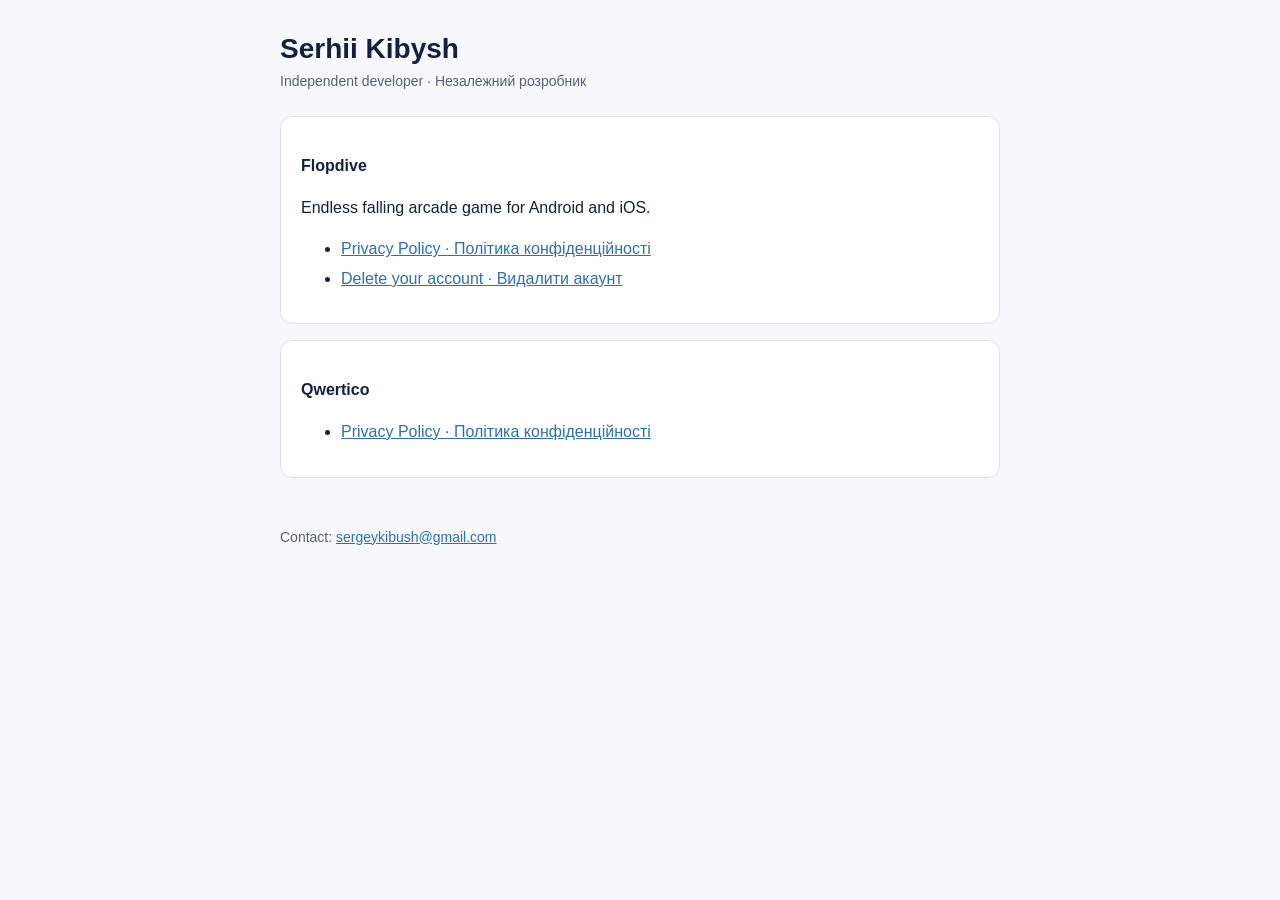
==== index.html @ 68af7b1c "Universal privacy/deletion pages for Flopdive and Qwertico - index.html: landing linking to each app" ====
<!doctype html><html lang="en"><head><meta charset="utf-8"><meta name="viewport" content="width=device-width,initial-scale=1">
<title>Serhii Kibysh — apps</title><link rel="stylesheet" href="/style.css"></head><body><main>
<h1>Serhii Kibysh</h1><p class="meta">Independent developer · Незалежний розробник</p>
<div class="card"><h3>Flopdive</h3><p>Endless falling arcade game for Android and iOS.</p>
<ul><li><a href="/flopdive/privacy/">Privacy Policy · Політика конфіденційності</a></li>
<li><a href="/flopdive/delete-account/">Delete your account · Видалити акаунт</a></li></ul></div>
<div class="card"><h3>Qwertico</h3><ul><li><a href="/qwertico/privacy/">Privacy Policy · Політика конфіденційності</a></li></ul></div>
<footer>Contact: <a href="mailto:sergeykibush@gmail.com">sergeykibush@gmail.com</a></footer>
</main></body></html>
---- style.css ----
:root{--bg:#F6F8FC;--ink:#14203D;--muted:#55607A;--line:#D9E0EC;--accent:#2F6FB0;--card:#FFFFFF;color-scheme:light}
@media (prefers-color-scheme:dark){:root{--bg:#10162A;--ink:#E8EEFB;--muted:#9BA7C2;--line:#27314F;--accent:#7DB8F2;--card:#171F38;color-scheme:dark}}
*{box-sizing:border-box}
body{margin:0;background:var(--bg);color:var(--ink);font:16px/1.6 -apple-system,BlinkMacSystemFont,"Segoe UI",Roboto,"Noto Sans",sans-serif;padding:32px 16px 64px}
main{max-width:720px;margin:0 auto}
h1{font-size:28px;line-height:1.2;margin:0 0 4px}
h2{font-size:20px;margin:32px 0 8px}
h3{font-size:16px;margin:20px 0 4px}
p,li{max-width:66ch}
a{color:var(--accent)}
.meta{color:var(--muted);font-size:14px;margin:0 0 24px}
.lang{display:flex;gap:8px;margin:0 0 24px}
.lang a{padding:4px 12px;border:1px solid var(--line);border-radius:99px;text-decoration:none;font-size:14px}
.card{background:var(--card);border:1px solid var(--line);border-radius:12px;padding:16px 20px;margin:16px 0}
section+section{border-top:1px solid var(--line);margin-top:40px;padding-top:8px}
ol li,ul li{margin:4px 0}
code{font-size:14px}
footer{margin-top:48px;color:var(--muted);font-size:14px}
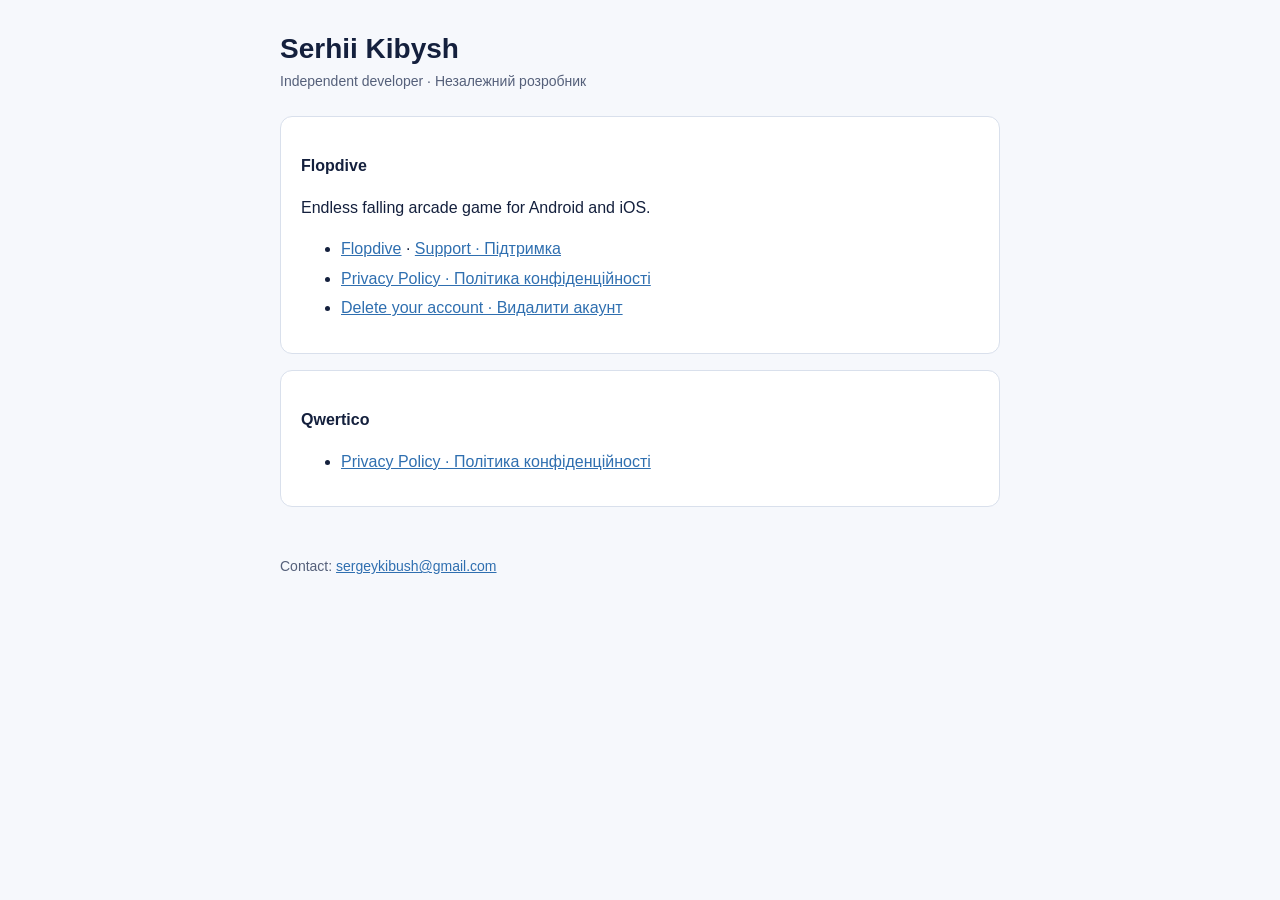
==== commit 6b4a9c10: "Add Flopdive landing and Support pages; update privacy policy for IAP and ATT Co-Authored-By: Claude" ====
--- a/index.html
+++ b/index.html
@@ -2,7 +2,7 @@
 <title>Serhii Kibysh — apps</title><link rel="stylesheet" href="/style.css"></head><body><main>
 <h1>Serhii Kibysh</h1><p class="meta">Independent developer · Незалежний розробник</p>
 <div class="card"><h3>Flopdive</h3><p>Endless falling arcade game for Android and iOS.</p>
-<ul><li><a href="/flopdive/privacy/">Privacy Policy · Політика конфіденційності</a></li>
+<ul><li><a href="/flopdive/">Flopdive</a> · <a href="/flopdive/support/">Support · Підтримка</a></li><li><a href="/flopdive/privacy/">Privacy Policy · Політика конфіденційності</a></li>
 <li><a href="/flopdive/delete-account/">Delete your account · Видалити акаунт</a></li></ul></div>
 <div class="card"><h3>Qwertico</h3><ul><li><a href="/qwertico/privacy/">Privacy Policy · Політика конфіденційності</a></li></ul></div>
 <footer>Contact: <a href="mailto:sergeykibush@gmail.com">sergeykibush@gmail.com</a></footer>
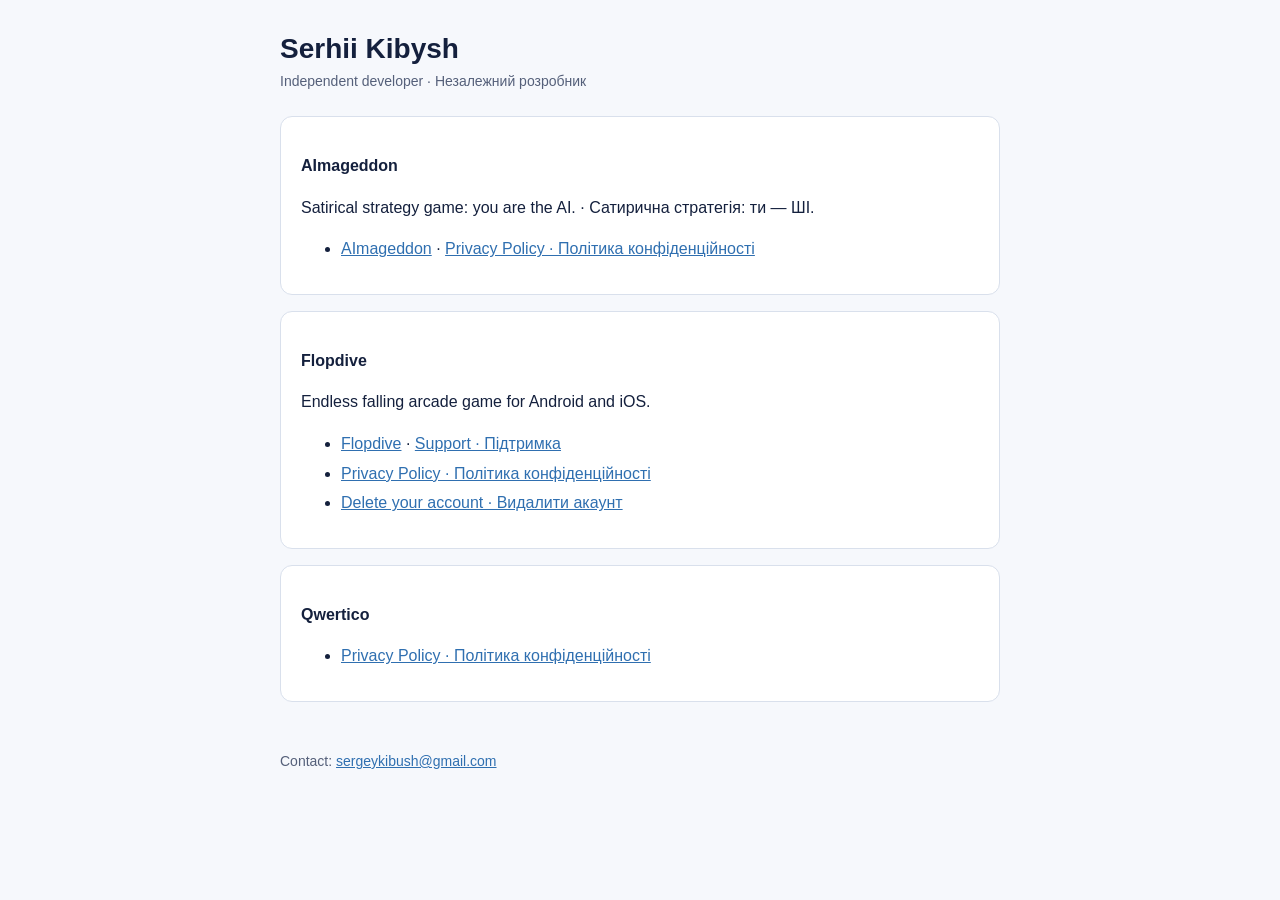
==== commit 9f06ae10: "Add AImageddon landing and privacy policy Co-Authored-By: Claude Sonnet 5.5 <noreply@anthropic.com>" ====
--- a/index.html
+++ b/index.html
@@ -1,6 +1,8 @@
 <!doctype html><html lang="en"><head><meta charset="utf-8"><meta name="viewport" content="width=device-width,initial-scale=1">
 <title>Serhii Kibysh — apps</title><link rel="stylesheet" href="/style.css"></head><body><main>
 <h1>Serhii Kibysh</h1><p class="meta">Independent developer · Незалежний розробник</p>
+<div class="card"><h3>AImageddon</h3><p>Satirical strategy game: you are the AI. · Сатирична стратегія: ти — ШІ.</p>
+<ul><li><a href="/aimageddon/">AImageddon</a> · <a href="/aimageddon/privacy/">Privacy Policy · Політика конфіденційності</a></li></ul></div>
 <div class="card"><h3>Flopdive</h3><p>Endless falling arcade game for Android and iOS.</p>
 <ul><li><a href="/flopdive/">Flopdive</a> · <a href="/flopdive/support/">Support · Підтримка</a></li><li><a href="/flopdive/privacy/">Privacy Policy · Політика конфіденційності</a></li>
 <li><a href="/flopdive/delete-account/">Delete your account · Видалити акаунт</a></li></ul></div>
